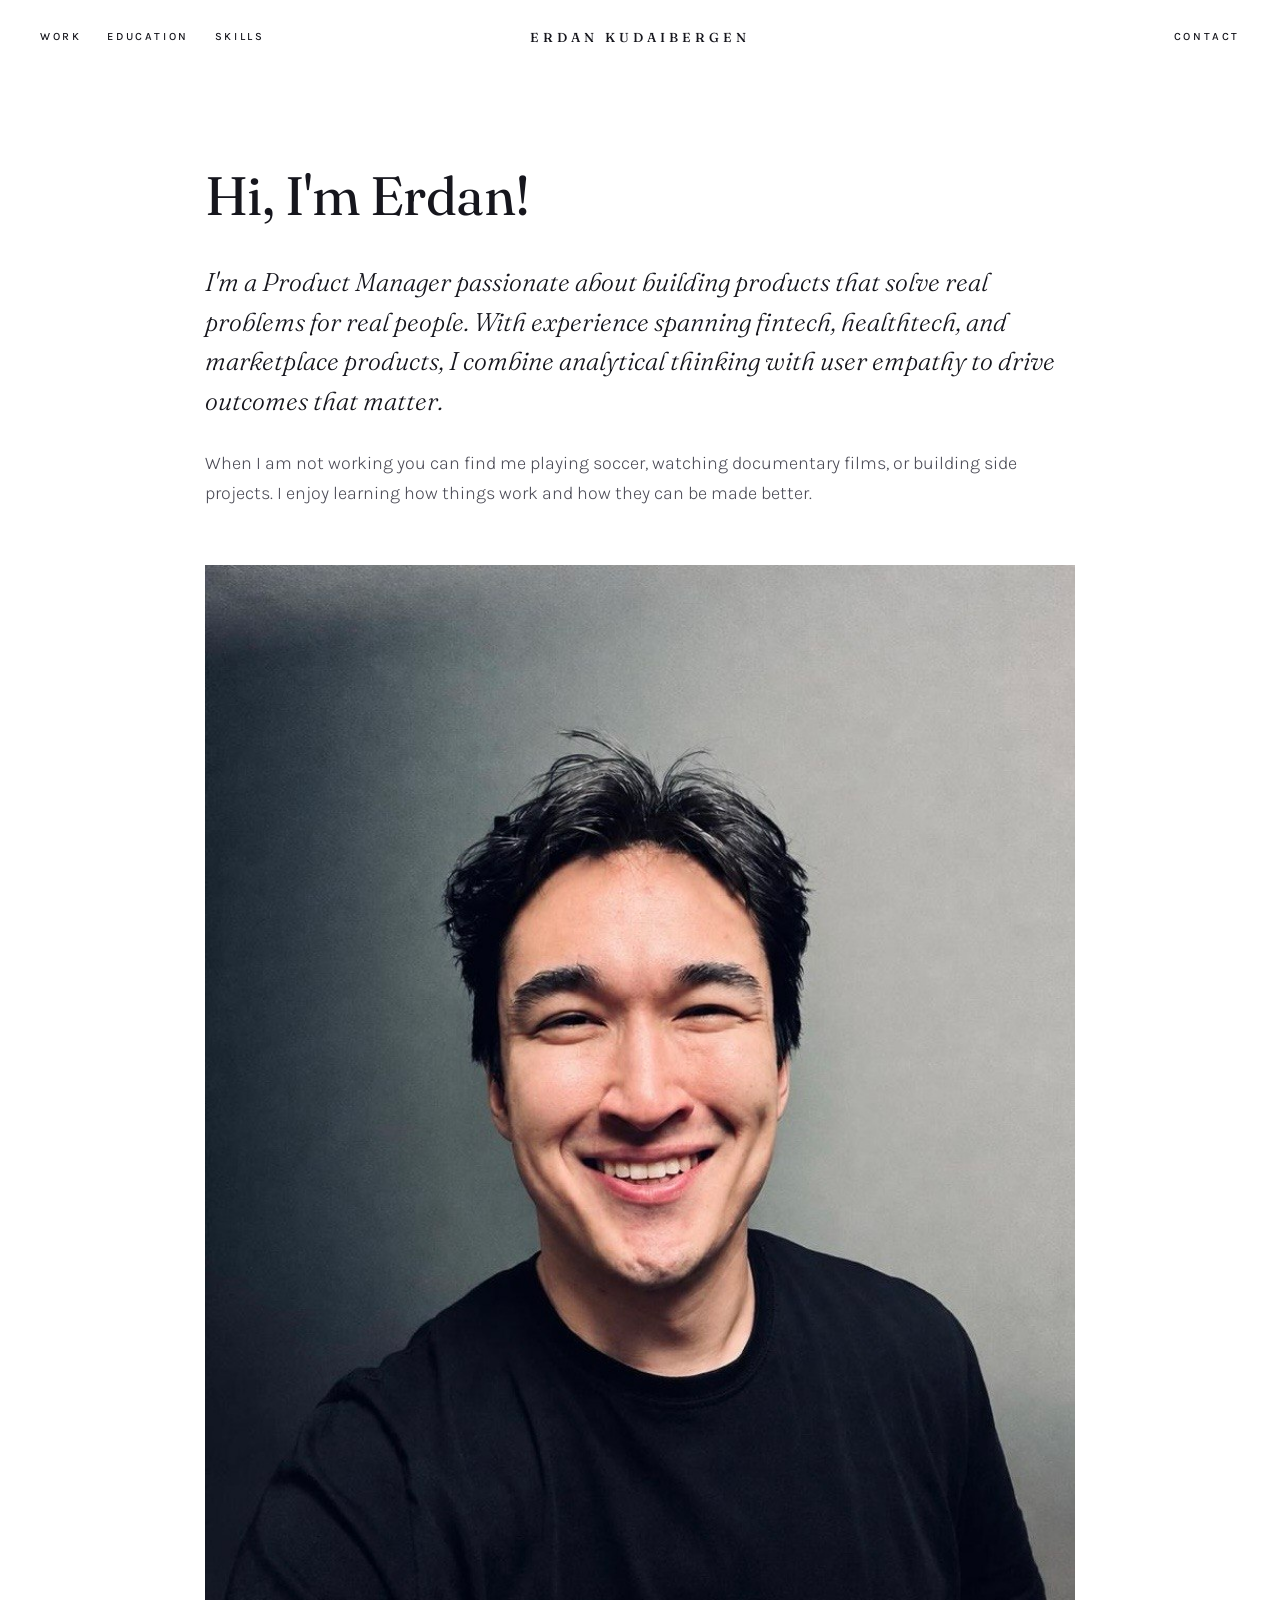
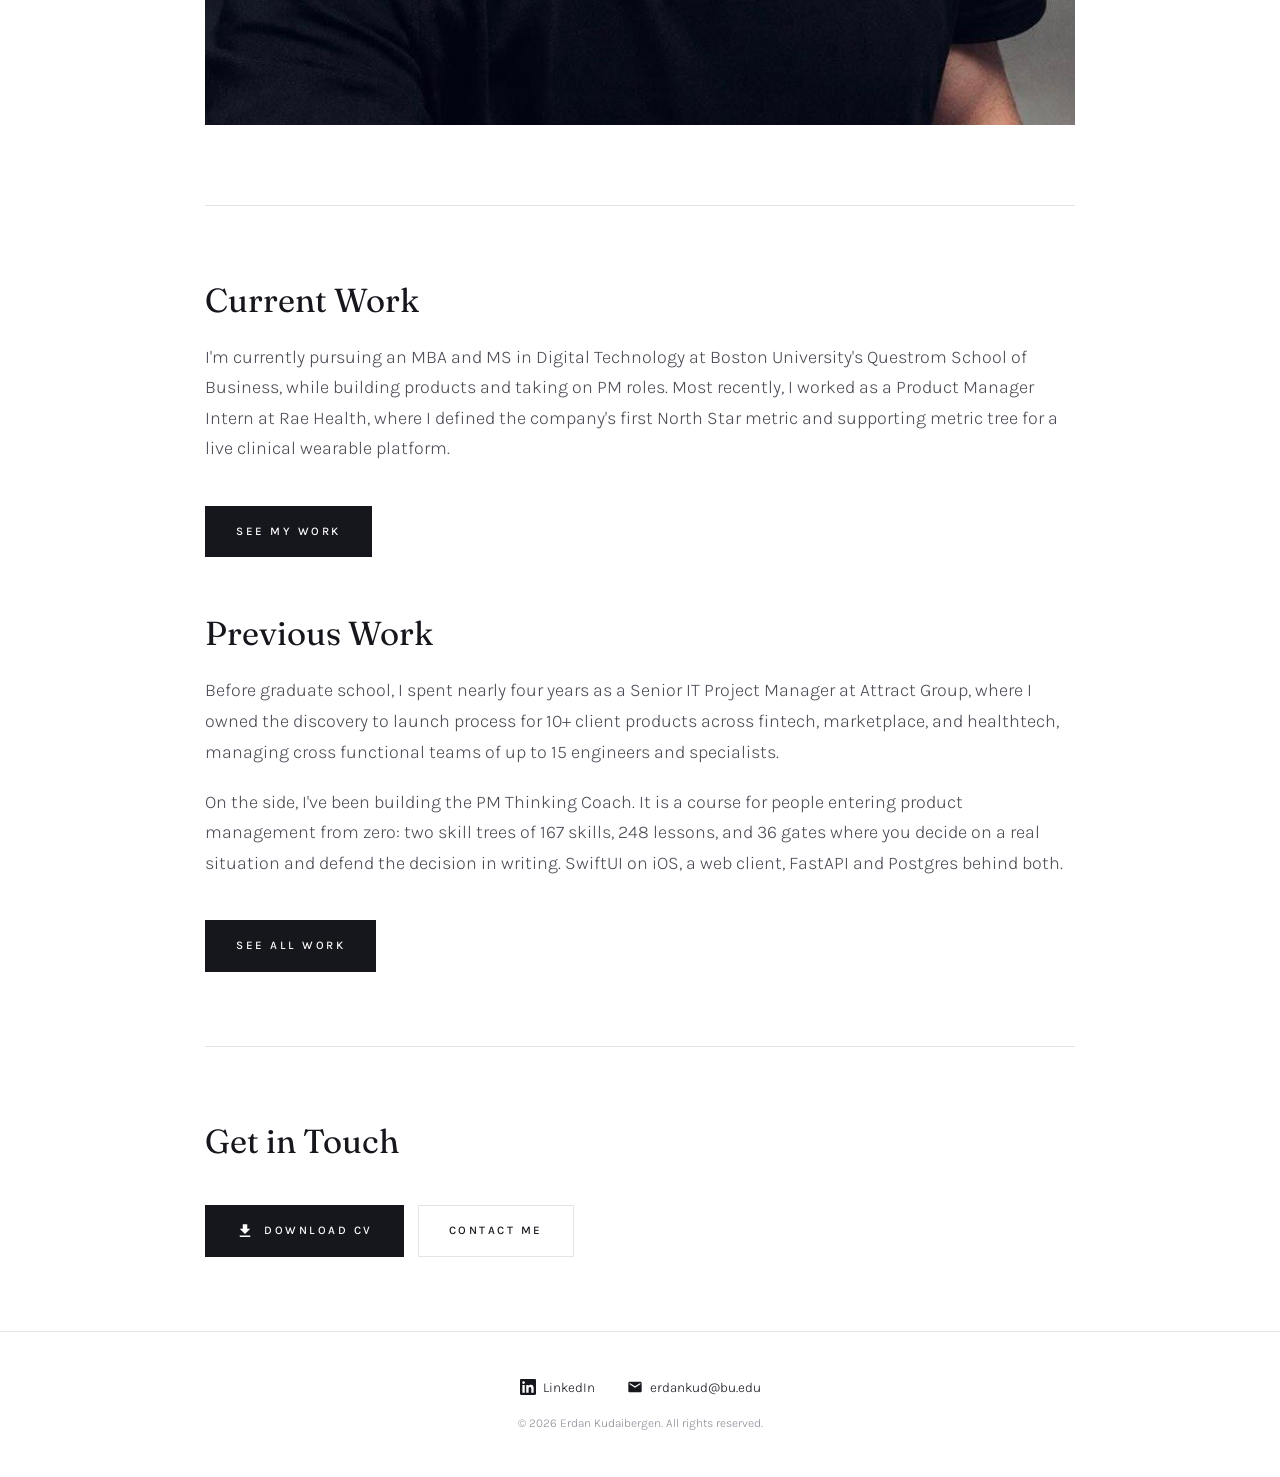
==== index.html @ 6c2e83cd "Update site content from the admin panel" ====
<!DOCTYPE html>
<html lang="en">
<head>
    <meta charset="UTF-8">
    <meta name="viewport" content="width=device-width, initial-scale=1.0">
    <title>Erdan Kudaibergen</title>
    <link rel="preconnect" href="https://fonts.googleapis.com">
    <link rel="preconnect" href="https://fonts.gstatic.com" crossorigin>
    <link href="https://fonts.googleapis.com/css2?family=Fraunces:ital,opsz,wght@0,9..144,300..700;1,9..144,300..600&family=Karla:ital,wght@0,300..600;1,300..500&display=swap" rel="stylesheet">
    <link rel="stylesheet" href="style.css?v=5">
</head>
<body>

    <nav>
        <div class="nav-group nav-left">
            <a href="work.html">Work</a>
            <a href="education.html">Education</a>
            <a href="skills.html">Skills</a>
        </div>
        <a href="index.html" class="nav-center">Erdan Kudaibergen</a>
        <div class="nav-group nav-right">
            <a href="contact.html">Contact</a>
        </div>
    </nav>

    <div class="page">

    <section class="hero">
        <h1>Hi, I'm Erdan!</h1>
        <p class="intro">I'm a Product Manager passionate about building products that solve real problems for real people. With experience spanning fintech, healthtech, and marketplace products, I combine analytical thinking with user empathy to drive outcomes that matter.</p>
        <p class="personal">When I am not working you can find me playing soccer, watching documentary films, or building side projects. I enjoy learning how things work and how they can be made better.</p>
        <div class="hero-photo">
            <img src="photo.jpg" alt="Photo of Erdan Kudaibergen">
        </div>
    </section>

    <hr class="rule">

    <section class="prose">
        <h2>Current Work</h2>
        <p>I'm currently pursuing an MBA and MS in Digital Technology at Boston University's Questrom School of Business, while building products and taking on PM roles. Most recently, I worked as a Product Manager Intern at Rae Health, where I defined the company's first North Star metric and supporting metric tree for a live clinical wearable platform.</p>
        <a href="work.html" class="btn">See My Work</a>

        <h2>Previous Work</h2>
        <p>Before graduate school, I spent nearly four years as a Senior IT Project Manager at Attract Group, where I owned the discovery to launch process for 10+ client products across fintech, marketplace, and healthtech, managing cross functional teams of up to 15 engineers and specialists.</p>
        <p>On the side, I've been building the PM Thinking Coach. It is a course for people entering product management from zero: two skill trees of 167 skills, 248 lessons, and 36 gates where you decide on a real situation and defend the decision in writing. SwiftUI on iOS, a web client, FastAPI and Postgres behind both.</p>
        <a href="work.html" class="btn">See All Work</a>
    </section>

    <hr class="rule">

    <section class="prose">
        <h2>Get in Touch</h2>
        <div class="button-row">
            <a href="CV.pdf" class="btn" download>
                <svg width="18" height="18" viewBox="0 0 24 24" fill="currentColor"><path d="M19 9h-4V3H9v6H5l7 7 7-7zM5 18v2h14v-2H5z"/></svg>
                Download CV
            </a>
            <a href="contact.html" class="btn btn-quiet">Contact Me</a>
        </div>
    </section>
    </div>

    <footer>
        <div class="footer-links">
            <a href="www.linkedin.com/in/erdan-kudaibergen" target="_blank" rel="noopener">
                <svg width="16" height="16" viewBox="0 0 24 24" fill="currentColor"><path d="M20.447 20.452h-3.554v-5.569c0-1.328-.027-3.037-1.852-3.037-1.853 0-2.136 1.445-2.136 2.939v5.667H9.351V9h3.414v1.561h.046c.477-.9 1.637-1.85 3.37-1.85 3.601 0 4.267 2.37 4.267 5.455v6.286zM5.337 7.433a2.062 2.062 0 01-2.063-2.065 2.064 2.064 0 112.063 2.065zm1.782 13.019H3.555V9h3.564v11.452zM22.225 0H1.771C.792 0 0 .774 0 1.729v20.542C0 23.227.792 24 1.771 24h20.451C23.2 24 24 23.227 24 22.271V1.729C24 .774 23.2 0 22.222 0h.003z"/></svg>
                LinkedIn
            </a>
            <a href="mailto:erdankud@bu.edu">
                <svg width="16" height="16" viewBox="0 0 24 24" fill="currentColor"><path d="M20 4H4c-1.1 0-2 .9-2 2v12c0 1.1.9 2 2 2h16c1.1 0 2-.9 2-2V6c0-1.1-.9-2-2-2zm0 4l-8 5-8-5V6l8 5 8-5v2z"/></svg>
                erdankud@bu.edu
            </a>
        </div>
        <p class="copyright">© 2026 Erdan Kudaibergen. All rights reserved.</p>
    </footer>

    <script src="transitions.js?v=5"></script>
</body>
</html>
---- style.css ----
/* Erdan Kudaibergen — portfolio
   Layout follows one measurement: a single centred column, and the photo is
   exactly as wide as the text in it. Nothing on a page is wider than --col. */

*, *::before, *::after { margin: 0; padding: 0; box-sizing: border-box; }

:root {
    --ink: #16161d;
    --body: #4a4a55;
    --muted: #8a8a95;
    --line: #e4e4e8;
    --bg: #fff;
    --accent: #3f6fb5;

    --col: 870px;          /* the content column — text and images share it */
    --gutter: 40px;
    --card-gap: 34px;      /* between a card's image and its text */

    --serif: 'Fraunces', 'Iowan Old Style', Georgia, serif;
    --sans: 'Karla', -apple-system, BlinkMacSystemFont, 'Segoe UI', sans-serif;
}

html { scroll-behavior: smooth; }

body {
    font-family: var(--sans);
    font-size: 18px;
    line-height: 1.7;
    font-weight: 300;
    color: var(--body);
    background: var(--bg);
    -webkit-font-smoothing: antialiased;
    text-rendering: optimizeLegibility;
}

/* ------------------------------------------------------------------ nav */

nav {
    position: sticky;
    top: 0;
    z-index: 50;
    display: grid;
    grid-template-columns: 1fr auto 1fr;
    align-items: center;
    gap: 24px;
    padding: 26px var(--gutter);
    background: rgba(255, 255, 255, 0.92);
    backdrop-filter: blur(10px);
}

nav a {
    text-decoration: none;
    color: var(--ink);
    font-size: 11px;
    letter-spacing: 2.6px;
    text-transform: uppercase;
    font-weight: 500;
    transition: opacity 0.25s;
}

nav a:hover { opacity: 0.55; }

.nav-group { display: flex; gap: 26px; }
.nav-right { justify-content: flex-end; }

.nav-center {
    font-family: var(--serif);
    font-size: 13px;
    letter-spacing: 4px;
    white-space: nowrap;
}

/* --------------------------------------------------- page + transitions */

.page {
    max-width: calc(var(--col) + var(--gutter) * 2);
    margin: 0 auto;
    padding: 0 var(--gutter);
}

/* Content rises into place on load, and leaves the same way on navigation.
   transitions.js adds .is-leaving; without JS the page simply appears. */
.page {
    animation: enter 0.55s cubic-bezier(0.22, 0.61, 0.36, 1) both;
}

body.is-leaving .page {
    animation: leave 0.22s ease-in both;
}

@keyframes enter {
    from { opacity: 0; transform: translateY(14px); }
    to   { opacity: 1; transform: none; }
}

@keyframes leave {
    from { opacity: 1; transform: none; }
    to   { opacity: 0; transform: translateY(-8px); }
}

@media (prefers-reduced-motion: reduce) {
    html { scroll-behavior: auto; }
    .page, body.is-leaving .page { animation: none; }
}

/* ----------------------------------------------------------- typography */

h1, h2, h3, h4 {
    font-family: var(--serif);
    font-weight: 400;
    color: var(--ink);
    line-height: 1.2;
}

h1 { font-size: clamp(2.4rem, 4.6vw, 3.375rem); letter-spacing: -0.01em; }

/* Every section heading on a page is the same size — Current Work and
   Previous Work included. */
h2 { font-size: clamp(1.75rem, 2.6vw, 2.125rem); }
h3 { font-size: 1.55rem; }

p { margin-bottom: 1.1em; }
p:last-child { margin-bottom: 0; }

a { color: var(--accent); }

.rule {
    border: none;
    border-top: 1px solid var(--line);
    margin: 0;
}

/* ----------------------------------------------------------------- home */

.hero { padding: 90px 0 80px; }

.hero h1 { margin-bottom: 34px; }

.hero .intro {
    font-family: var(--serif);
    font-style: italic;
    font-size: clamp(1.25rem, 2vw, 1.75rem);
    line-height: 1.55;
    color: var(--ink);
    margin-bottom: 26px;
}

.hero .personal { margin-bottom: 0; }

.hero-photo { margin-top: 56px; }

/* The photo fills the column, so it is exactly as wide as the text above it. */
.hero-photo img {
    width: 100%;
    height: auto;
    display: block;
}

.prose { padding: 74px 0; }
.prose h2 { margin-bottom: 22px; }
.prose h2 ~ h2 { margin-top: 56px; }

/* ---------------------------------------------------------------- buttons */

.btn {
    display: inline-flex;
    align-items: center;
    gap: 10px;
    background: var(--ink);
    color: #fff;
    text-decoration: none;
    font-size: 0.72rem;
    letter-spacing: 2.5px;
    text-transform: uppercase;
    font-weight: 500;
    padding: 15px 30px;
    border: 1px solid var(--ink);
    transition: background 0.28s, color 0.28s;
    margin-top: 22px;
}

.btn:hover { background: transparent; color: var(--ink); }
.btn:hover svg { fill: var(--ink); }
.btn svg { flex-shrink: 0; }

.btn-quiet {
    background: transparent;
    color: var(--ink);
    border-color: var(--line);
}

.btn-quiet:hover { border-color: var(--ink); background: transparent; }

.button-row {
    display: flex;
    gap: 14px;
    flex-wrap: wrap;
}

/* ---------------------------------------------------------- page headers */

.page-header { padding: 80px 0 20px; }
.page-intro { margin-top: 18px; max-width: 62ch; }

.back-link {
    display: inline-block;
    font-size: 0.72rem;
    letter-spacing: 2.4px;
    text-transform: uppercase;
    text-decoration: none;
    color: var(--muted);
    margin-bottom: 20px;
    transition: color 0.25s;
}

.back-link:hover { color: var(--ink); }

/* ------------------------------------------------- collection index page */

.cards { padding-bottom: 90px; }

.group-heading {
    font-size: 1.3rem;
    color: var(--muted);
    font-family: var(--sans);
    font-weight: 500;
    text-transform: uppercase;
    letter-spacing: 2.4px;
    margin: 56px 0 8px;
}

.group-heading:first-child { margin-top: 30px; }

.card {
    display: grid;
    grid-template-columns: 1fr 1fr;
    gap: var(--card-gap);
    align-items: start;
    padding: 44px 0;
    border-bottom: 1px solid var(--line);
}

.card:last-child { border-bottom: none; }

/* Fixed aspect ratio, so a row of cards lines up regardless of the source
   image's own proportions. */
.card-media {
    aspect-ratio: 16 / 10;
    overflow: hidden;
    background: #f2f2f4;
}

.card-media img {
    width: 100%;
    height: 100%;
    object-fit: cover;
    display: block;
}

.card-media-empty {
    background: linear-gradient(135deg, #f4f4f6 0%, #ececed 100%);
}

.card-body h3 { margin-bottom: 10px; }

.card-meta {
    font-size: 0.78rem;
    letter-spacing: 1.6px;
    text-transform: uppercase;
    color: var(--muted);
    margin-bottom: 14px;
}

.card-summary { margin-bottom: 14px; }

.learn-more {
    display: inline-block;
    color: var(--accent);
    text-decoration: none;
    transition: opacity 0.25s;
}

.learn-more:hover { opacity: 0.65; }

/* ----------------------------------------------------------- detail page */

.detail-header { padding-bottom: 10px; }

.tagline {
    font-family: var(--serif);
    font-style: italic;
    font-size: 1.4rem;
    line-height: 1.5;
    color: var(--ink);
    margin-top: 16px;
}

.detail-meta {
    font-size: 0.78rem;
    letter-spacing: 1.8px;
    text-transform: uppercase;
    color: var(--muted);
    margin-top: 14px;
}

.detail-hero { margin: 40px 0 10px; }

.detail-hero figcaption {
    font-size: 0.85rem;
    color: var(--muted);
    margin-top: 10px;
}

.detail-hero img {
    width: 100%;
    height: auto;
    display: block;
    border: 1px solid var(--line);
}

.detail-body { padding: 30px 0 20px; }

.detail-section { padding: 26px 0; }
.detail-section h2 { font-size: 1.55rem; margin-bottom: 16px; }

.detail-section ul { list-style: none; padding: 0; margin-top: 6px; }

.detail-section li {
    padding-left: 18px;
    position: relative;
    margin-bottom: 10px;
}

.detail-section li::before {
    content: "";
    position: absolute;
    left: 0;
    top: 12px;
    width: 5px;
    height: 5px;
    border-radius: 50%;
    background: var(--line);
}

.detail-figure { margin: 28px 0 4px; }

/* A portrait screenshot would run past 1300px tall in this column, so cap the
   height and let the image shrink to fit, centred. */
.detail-figure img {
    width: auto;
    max-width: 100%;
    max-height: 640px;
    height: auto;
    display: block;
    margin: 0 auto;
    border: 1px solid var(--line);
}

.detail-figure figcaption {
    font-size: 0.85rem;
    color: var(--muted);
    margin-top: 10px;
}

.detail-footer { padding: 20px 0 90px; }
.detail-footer .btn { margin-top: 0; }

/* ---------------------------------------------------------------- footer */

footer {
    padding: 44px var(--gutter);
    text-align: center;
    border-top: 1px solid var(--line);
}

.footer-links {
    display: flex;
    justify-content: center;
    gap: 32px;
    flex-wrap: wrap;
    margin-bottom: 14px;
}

.footer-links a {
    display: inline-flex;
    align-items: center;
    gap: 7px;
    color: var(--ink);
    text-decoration: none;
    font-size: 0.85rem;
    transition: opacity 0.25s;
}

.footer-links a:hover { opacity: 0.6; }

.copyright { font-size: 0.75rem; color: var(--muted); margin: 0; }

/* ------------------------------------------------------------ responsive */

@media (max-width: 900px) {
    :root { --gutter: 24px; }

    nav { padding: 18px var(--gutter); gap: 14px; }
    .nav-group { gap: 16px; }
    nav a { font-size: 10px; letter-spacing: 1.8px; }
    .nav-center { font-size: 11px; letter-spacing: 2.5px; }

    .hero { padding: 56px 0 50px; }
    .hero-photo { margin-top: 40px; }
    .prose { padding: 54px 0; }
    .page-header { padding: 54px 0 16px; }

    /* Stack the card so the image keeps a usable size on a phone. */
    .card { grid-template-columns: 1fr; gap: 20px; padding: 34px 0; }
    .cards { padding-bottom: 60px; }
    .detail-footer { padding-bottom: 60px; }
}

@media (max-width: 600px) {
    nav {
        grid-template-columns: 1fr;
        justify-items: center;
        gap: 10px;
        text-align: center;
    }
    .nav-group { justify-content: center; }
    .nav-center { order: -1; font-size: 12px; }
}
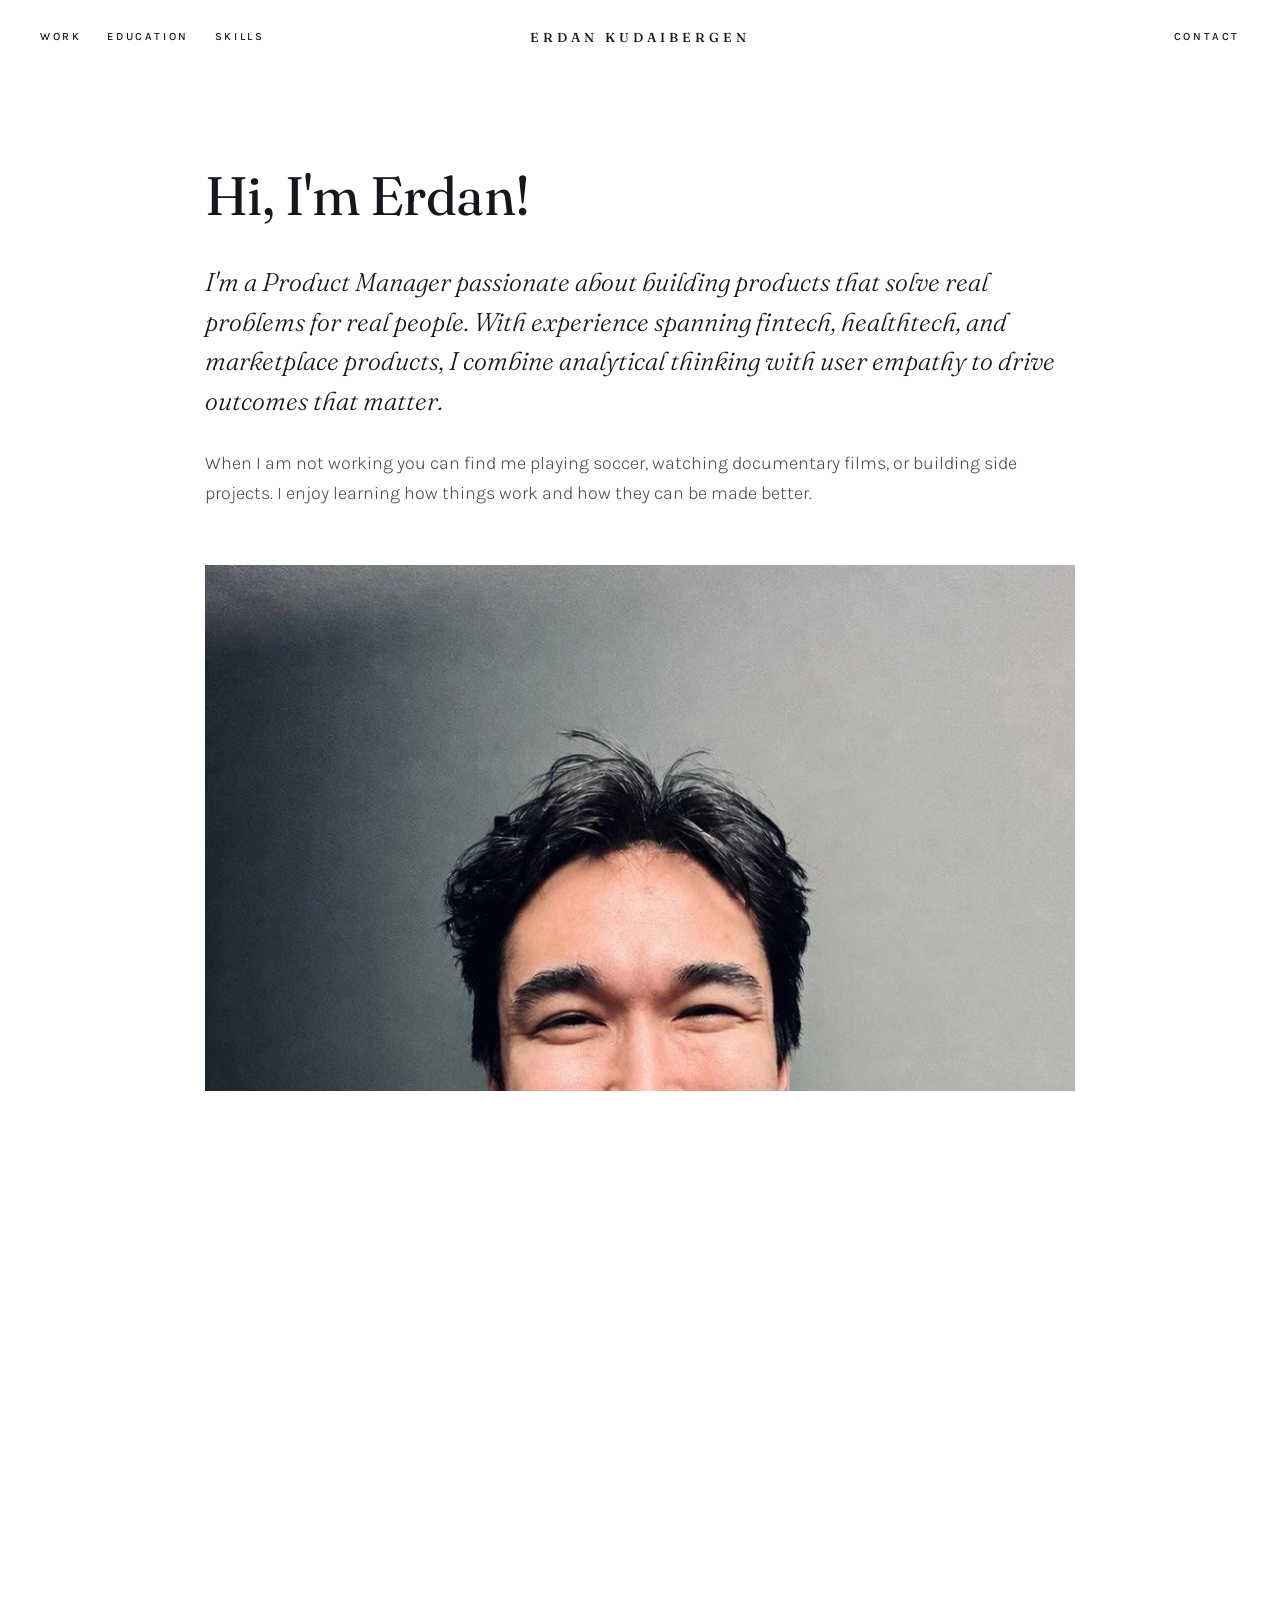
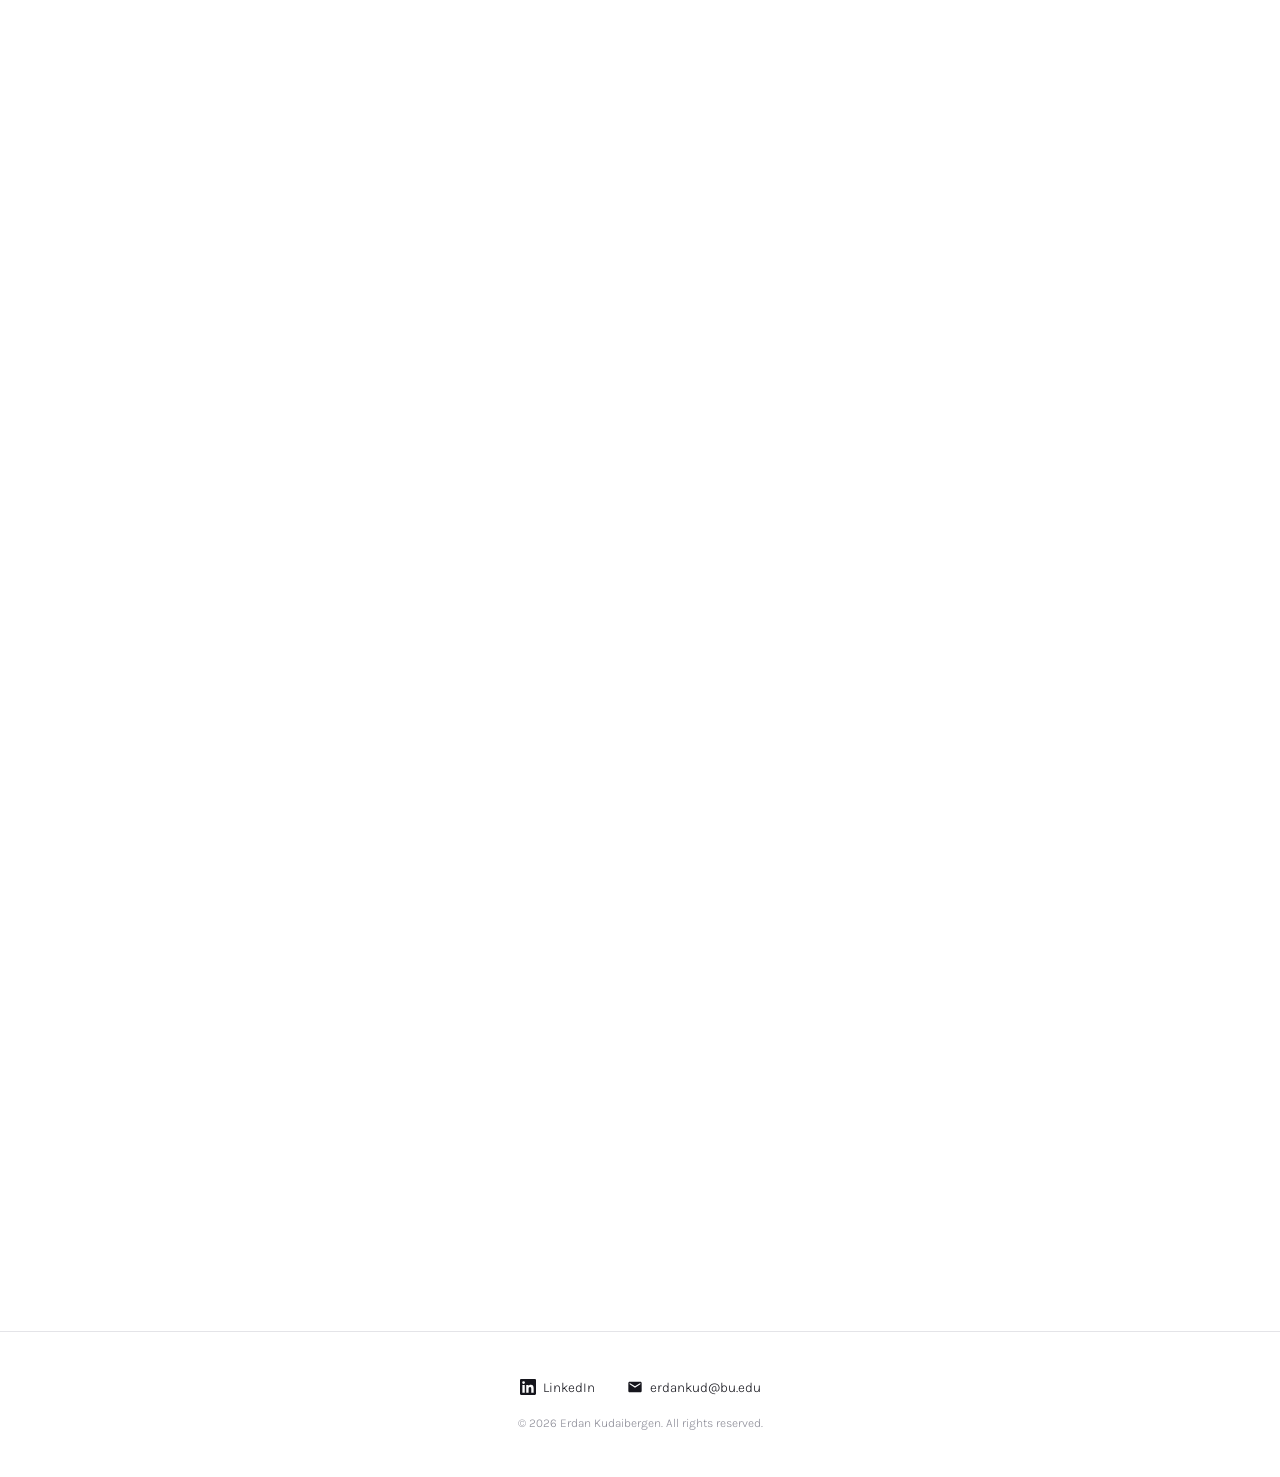
==== commit 9f8298f6: "Link an entry to where it lives on the web PM Thinking Coach now points at the running app. The link" ====
--- a/index.html
+++ b/index.html
@@ -7,7 +7,7 @@
     <link rel="preconnect" href="https://fonts.googleapis.com">
     <link rel="preconnect" href="https://fonts.gstatic.com" crossorigin>
     <link href="https://fonts.googleapis.com/css2?family=Fraunces:ital,opsz,wght@0,9..144,300..700;1,9..144,300..600&family=Karla:ital,wght@0,300..600;1,300..500&display=swap" rel="stylesheet">
-    <link rel="stylesheet" href="style.css?v=5">
+    <link rel="stylesheet" href="style.css?v=9">
 </head>
 <body>
 
@@ -63,7 +63,7 @@
 
     <footer>
         <div class="footer-links">
-            <a href="www.linkedin.com/in/erdan-kudaibergen" target="_blank" rel="noopener">
+            <a href="https://www.linkedin.com/in/erdan-kudaibergen/" target="_blank" rel="noopener">
                 <svg width="16" height="16" viewBox="0 0 24 24" fill="currentColor"><path d="M20.447 20.452h-3.554v-5.569c0-1.328-.027-3.037-1.852-3.037-1.853 0-2.136 1.445-2.136 2.939v5.667H9.351V9h3.414v1.561h.046c.477-.9 1.637-1.85 3.37-1.85 3.601 0 4.267 2.37 4.267 5.455v6.286zM5.337 7.433a2.062 2.062 0 01-2.063-2.065 2.064 2.064 0 112.063 2.065zm1.782 13.019H3.555V9h3.564v11.452zM22.225 0H1.771C.792 0 0 .774 0 1.729v20.542C0 23.227.792 24 1.771 24h20.451C23.2 24 24 23.227 24 22.271V1.729C24 .774 23.2 0 22.222 0h.003z"/></svg>
                 LinkedIn
             </a>
@@ -75,6 +75,6 @@
         <p class="copyright">© 2026 Erdan Kudaibergen. All rights reserved.</p>
     </footer>
 
-    <script src="transitions.js?v=5"></script>
+    <script src="transitions.js?v=9"></script>
 </body>
 </html>
--- a/style.css
+++ b/style.css
@@ -282,6 +282,21 @@
 
 .learn-more:hover { opacity: 0.65; }
 
+/* Learn More and an outbound link sit on one line, separated rather than
+   stacked, so a card keeps its height whether it has one link or two. */
+.card-links {
+    display: flex;
+    flex-wrap: wrap;
+    gap: 8px 20px;
+    margin: 0;
+}
+
+/* The arrow marks the link as leaving the site. */
+.learn-more.external::after {
+    content: " ↗";
+    font-size: 0.85em;
+}
+
 /* ----------------------------------------------------------- detail page */
 
 .detail-header { padding-bottom: 10px; }
@@ -365,6 +380,176 @@
 .detail-footer { padding: 20px 0 90px; }
 .detail-footer .btn { margin-top: 0; }
 
+/* ------------------------------------------------------------ skills page */
+
+.skills-page { padding-bottom: 90px; }
+
+.skill-scale {
+    font-size: 0.85rem;
+    color: var(--muted);
+    margin-top: 10px;
+}
+
+.skill-group {
+    padding-top: 44px;
+    margin-top: 44px;
+    border-top: 1px solid var(--line);
+    /* The nav is sticky, so an anchored jump would land underneath it. */
+    scroll-margin-top: 90px;
+}
+
+/* The summary already ends in a rule, so the first group must not draw its own.
+   :first-of-type rather than :first-child, because the summary now precedes it. */
+.skill-group:first-of-type { border-top: none; margin-top: 24px; padding-top: 0; }
+
+/* The ratings at a glance, before any of the detail.
+   Hairlines rather than a filled block: the earlier version let a grey ground
+   show through 1px gaps, which breaks the moment two tiles differ in height. */
+.skill-summary {
+    display: grid;
+    grid-template-columns: repeat(3, 1fr);
+    column-gap: 32px;
+    row-gap: 28px;
+    padding: 30px 0;
+    border-top: 1px solid var(--line);
+    border-bottom: 1px solid var(--line);
+    margin: 28px 0 8px;
+}
+
+.summary-tile {
+    display: block;
+    text-decoration: none;
+    transition: opacity 0.25s;
+}
+
+.summary-tile:hover { opacity: 0.6; }
+
+.summary-value {
+    display: block;
+    font-family: var(--serif);
+    font-size: 2.75rem;
+    line-height: 1;
+    color: var(--ink);
+    font-variant-numeric: tabular-nums;
+    margin-bottom: 6px;
+}
+
+.summary-name {
+    display: block;
+    font-size: 0.78rem;
+    letter-spacing: 1.6px;
+    text-transform: uppercase;
+    color: var(--muted);
+    line-height: 1.4;
+}
+
+/* The heading carries the rating as a number: at this size a bar adds nothing
+   the digits do not already say. */
+.skill-group-head {
+    display: flex;
+    align-items: baseline;
+    justify-content: space-between;
+    gap: 20px;
+    margin-bottom: 18px;
+}
+
+.skill-group h2 {
+    font-size: 1.5rem;
+    margin: 0;
+}
+
+.skill-average {
+    font-family: var(--serif);
+    font-size: 2.25rem;
+    line-height: 1;
+    color: var(--ink);
+    font-variant-numeric: tabular-nums;
+    flex-shrink: 0;
+}
+
+.skill-note {
+    font-size: 0.9rem;
+    color: var(--muted);
+    margin-top: -8px;
+    margin-bottom: 18px;
+}
+
+.skill-list { list-style: none; padding: 0; margin: 0; }
+
+/* Name, bar, number — one grid so every bar starts and ends on the same line
+   down the whole page, whatever the name's length. */
+.skill-row {
+    display: grid;
+    grid-template-columns: minmax(0, 1fr) 200px 2.5ch;
+    align-items: center;
+    gap: 20px;
+    padding: 9px 0;
+    border-bottom: 1px solid #f0f0f2;
+}
+
+.skill-row:last-child { border-bottom: none; }
+
+.skill-name { font-size: 0.95rem; color: var(--ink); }
+
+.skill-meter {
+    display: block;
+    height: 5px;
+    background: #ebebee;
+    border-radius: 3px;
+    overflow: hidden;
+}
+
+.skill-fill {
+    display: block;
+    height: 100%;
+    background: var(--ink);
+    border-radius: 3px;
+}
+
+.skill-value {
+    font-size: 0.8rem;
+    color: var(--muted);
+    text-align: right;
+    font-variant-numeric: tabular-nums;
+}
+
+/* A category with no levels is a list of names, so it reads as tags. */
+.skill-group-plain .skill-list {
+    display: flex;
+    flex-wrap: wrap;
+    gap: 8px;
+}
+
+.skill-group-plain .skill-row {
+    display: inline-flex;
+    padding: 7px 15px;
+    border: 1px solid var(--line);
+    border-radius: 999px;
+    background: #fafafb;
+}
+
+.skill-group-plain .skill-name { font-size: 0.88rem; }
+
+@media (max-width: 700px) {
+    .skill-summary {
+        grid-template-columns: repeat(2, 1fr);
+        column-gap: 20px;
+        row-gap: 22px;
+        padding: 24px 0;
+    }
+    .summary-value { font-size: 2.1rem; }
+    .skill-average { font-size: 1.9rem; }
+
+    /* The bar drops under the name rather than squeezing both. */
+    .skill-row {
+        grid-template-columns: minmax(0, 1fr) 2.5ch;
+        gap: 6px 14px;
+        padding: 12px 0;
+    }
+    .skill-meter { grid-column: 1 / -1; }
+    .skill-group-plain .skill-row { grid-template-columns: none; }
+}
+
 /* ---------------------------------------------------------------- footer */
 
 footer {
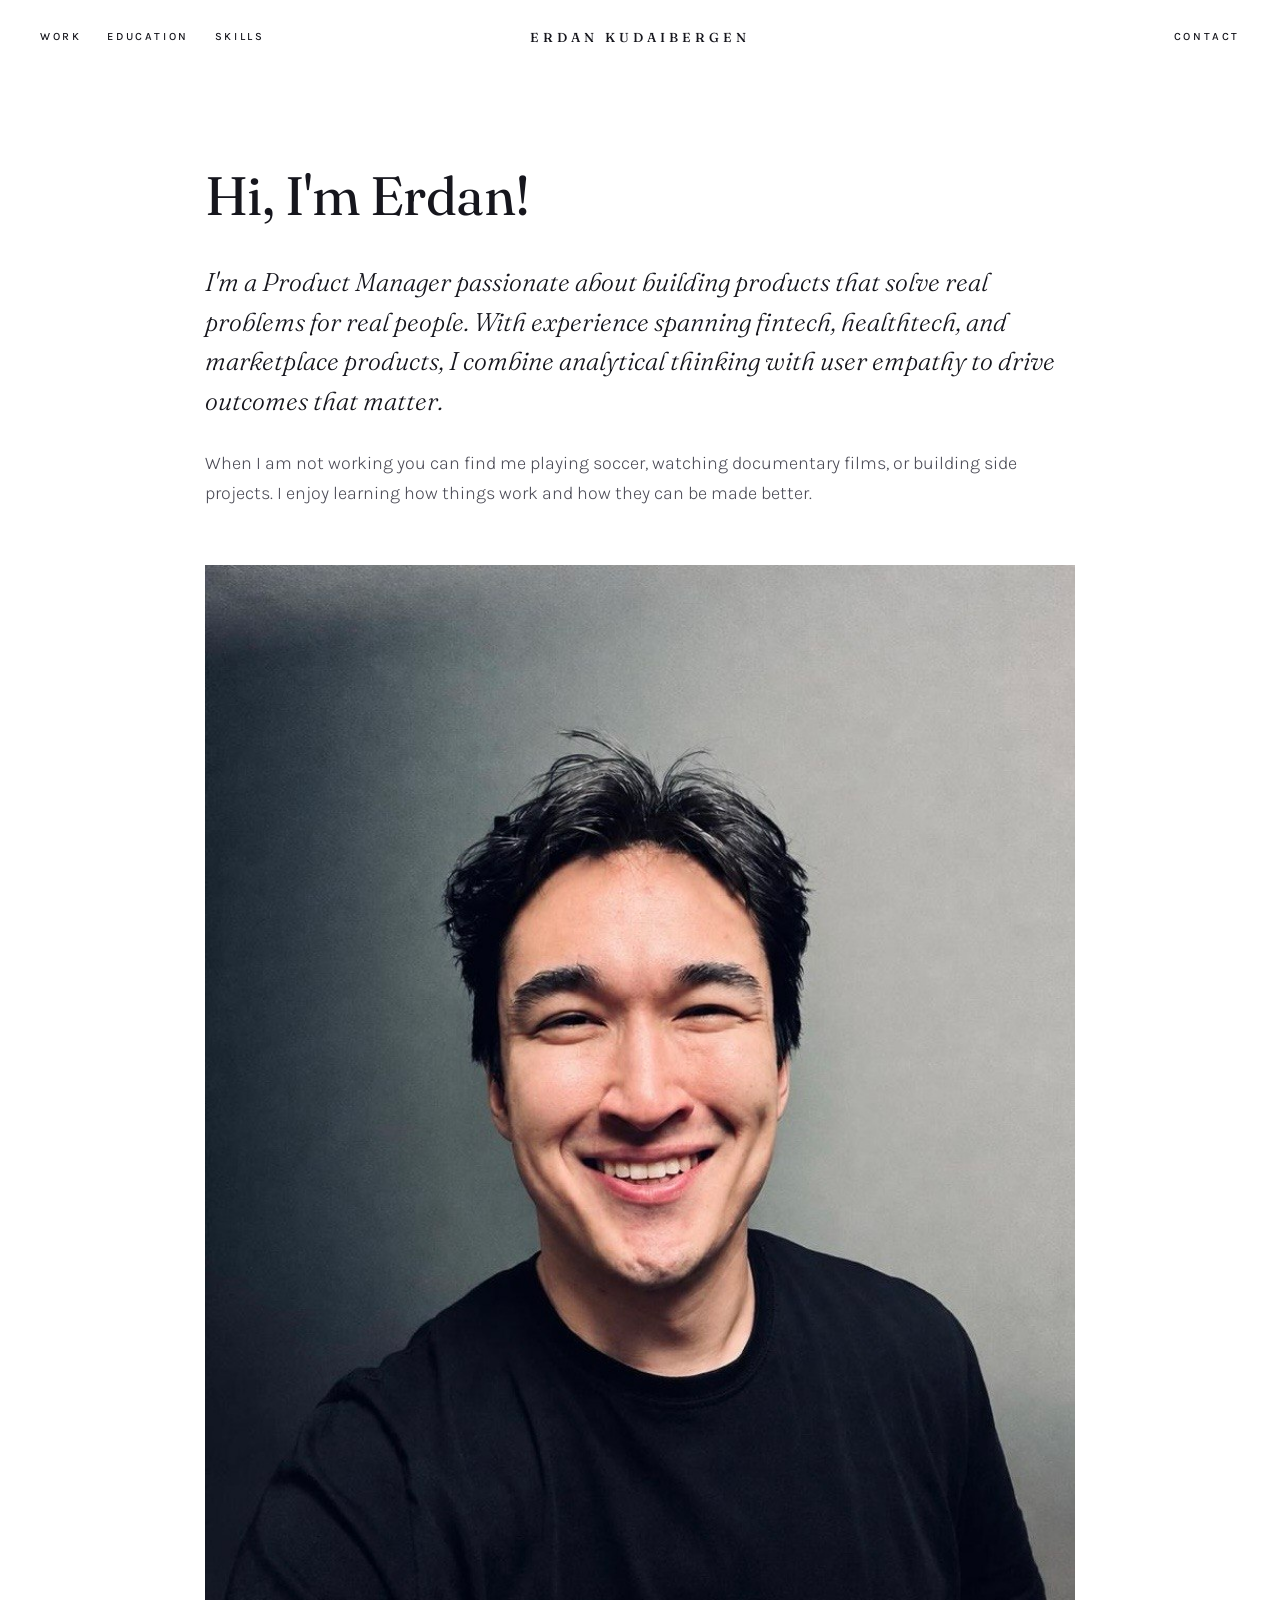
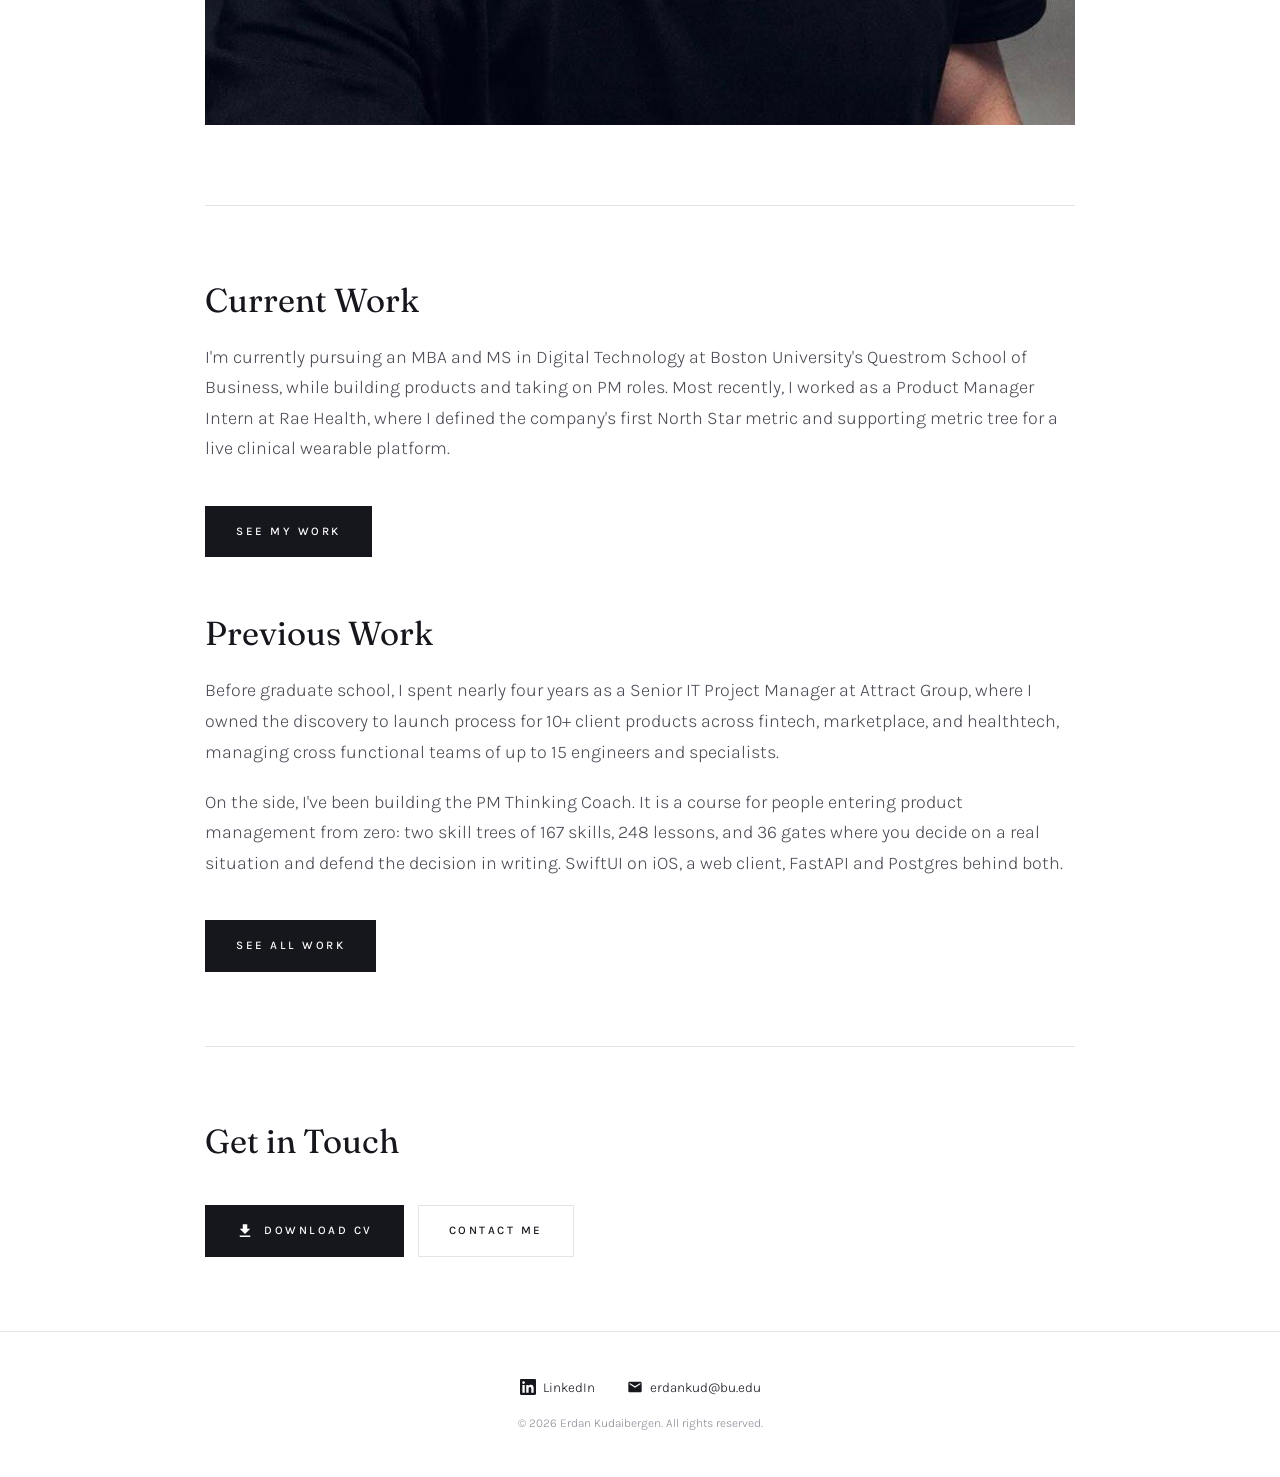
==== commit 1514ddec: "Update site content from the admin panel" ====
--- a/index.html
+++ b/index.html
@@ -7,7 +7,7 @@
     <link rel="preconnect" href="https://fonts.googleapis.com">
     <link rel="preconnect" href="https://fonts.gstatic.com" crossorigin>
     <link href="https://fonts.googleapis.com/css2?family=Fraunces:ital,opsz,wght@0,9..144,300..700;1,9..144,300..600&family=Karla:ital,wght@0,300..600;1,300..500&display=swap" rel="stylesheet">
-    <link rel="stylesheet" href="style.css?v=9">
+    <link rel="stylesheet" href="style.css?v=8">
 </head>
 <body>
 
@@ -75,6 +75,6 @@
         <p class="copyright">© 2026 Erdan Kudaibergen. All rights reserved.</p>
     </footer>
 
-    <script src="transitions.js?v=9"></script>
+    <script src="transitions.js?v=8"></script>
 </body>
 </html>
